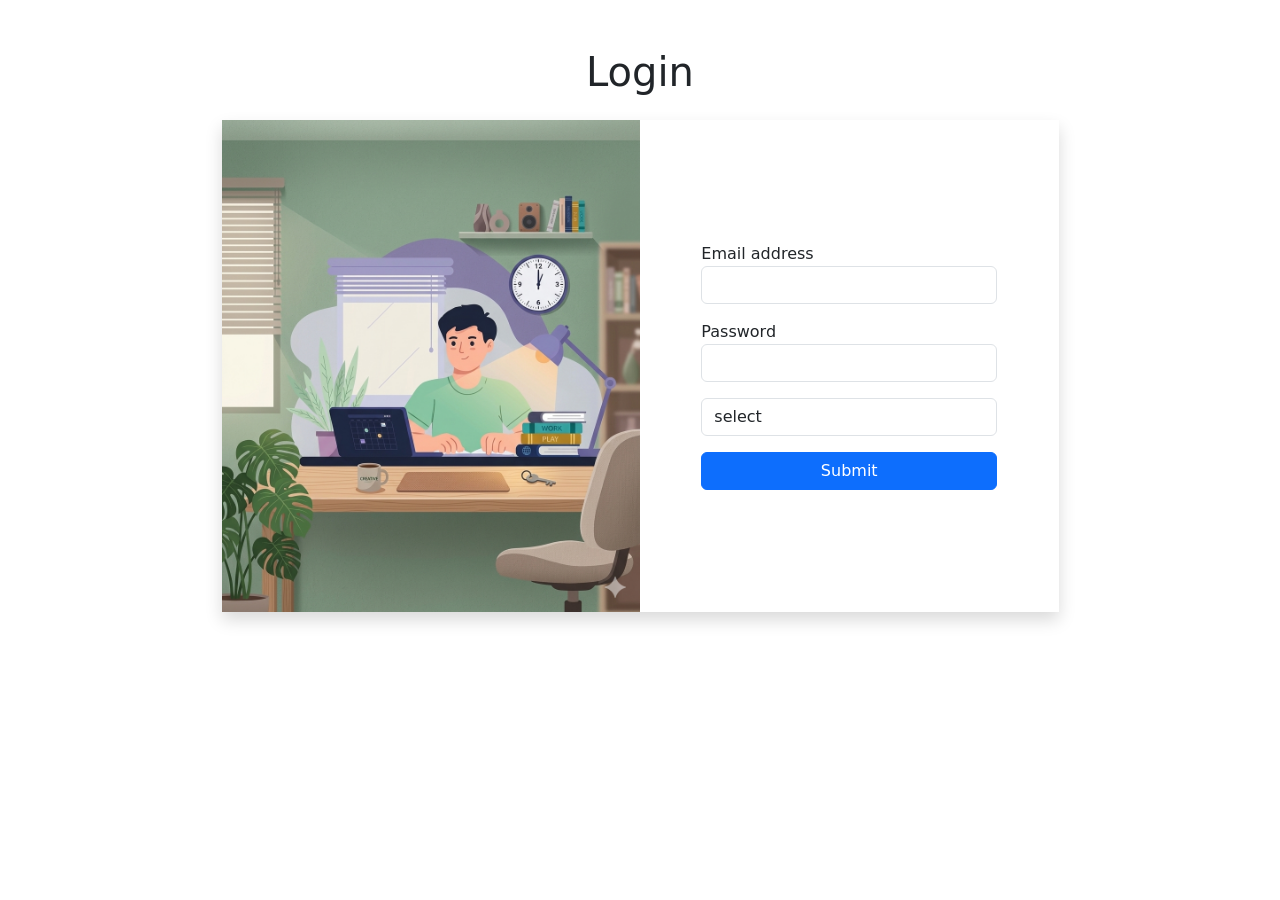
==== src/main/webapp/login.html @ 47c5c833 "login page and email validate" ====
<!DOCTYPE html>
<html>
<head>
<meta charset="UTF-8">
<title>Login</title>

<link href="https://cdn.jsdelivr.net/npm/bootstrap@5.0.2/dist/css/bootstrap.min.css" rel="stylesheet">
<script src="JS/Validation.js"></script>
</head>
<body>

<div class="container">
  <h1 class="text-center mt-5">Login</h1>

  <div class="row w-75 mx-auto mt-4 shadow" style="min-height:400px;">
    <div class="col-md-6 p-0">
      <img src="IMG/loginimg.png" class="img-fluid w-100 h-100" style="object-fit: cover;">
    </div>
    <div class="col-md-6 d-flex align-items-center justify-content-center">
      <form class="w-75">

        <div class="mb-3">
          <label>Email address</label>
         <input type="email" class='form-control' id='email' onkeyup='validateEmail()'>
        </div>
        
         <div id='msg' style='font-size:14px; margin-top:5px;'>
         
         </div>

        <div class="mb-3">
          <label>Password</label>
          <input type="password" class="form-control">
        </div>
        <div class="mb-3">
          <select class="form-control">
            <option>select</option>
            <option value='admin'>Admin</option>
            <option value='User'>Student</option>
          </select>
        </div>

        <button type="submit" class="btn btn-primary w-100">Submit</button>

      </form>
    </div>

  </div>
</div>
</body>
</html>
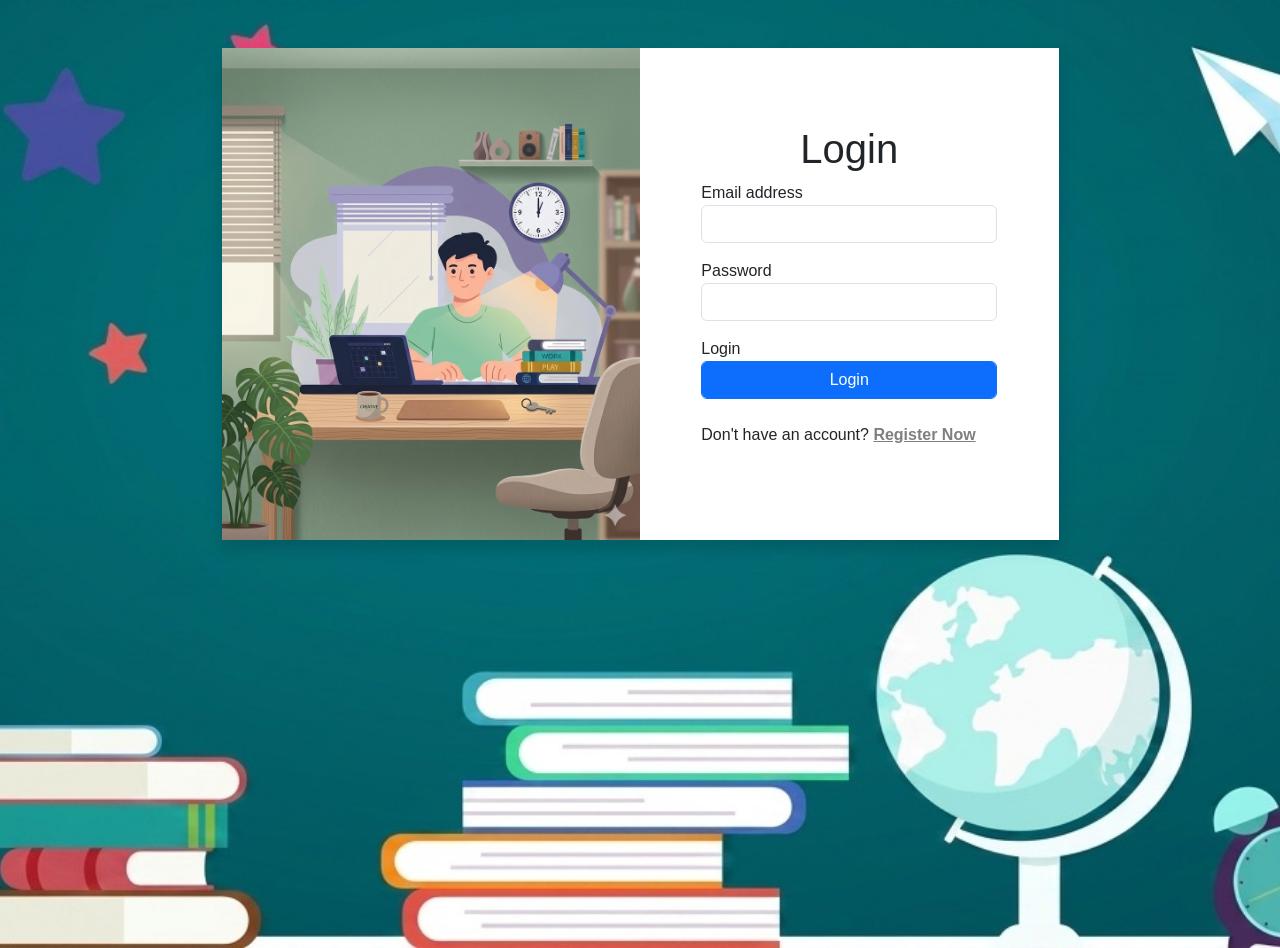
==== commit 1ec5ba62: "Initial commit" ====
--- a/src/main/webapp/login.html
+++ b/src/main/webapp/login.html
@@ -7,21 +7,30 @@
 <link href="https://cdn.jsdelivr.net/npm/bootstrap@5.0.2/dist/css/bootstrap.min.css" rel="stylesheet">
 <script src="JS/Validation.js"></script>
 </head>
+<style>
+body {
+    margin: 0;
+    padding: 0;
+    background: url('IMG/course.jpeg') no-repeat center center/cover;
+    height: 100vh;
+    font-family: Arial;
+}
+</style>
 <body>
 
 <div class="container">
-  <h1 class="text-center mt-5">Login</h1>
 
-  <div class="row w-75 mx-auto mt-4 shadow" style="min-height:400px;">
+  <div class="row w-75 mx-auto mt-5 shadow" style="min-height:400px; background-color: white;">
     <div class="col-md-6 p-0">
       <img src="IMG/loginimg.png" class="img-fluid w-100 h-100" style="object-fit: cover;">
     </div>
     <div class="col-md-6 d-flex align-items-center justify-content-center">
-      <form class="w-75">
+      <form class="w-75" action="ValidateServlet" method="post" onsubmit="return validatuser()">
 
         <div class="mb-3">
+        <h1 class="text-center">Login</h1>
           <label>Email address</label>
-         <input type="email" class='form-control' id='email' onkeyup='validateEmail()'>
+         <input type="email" class='form-control' id='email' name="email" onkeyup='validateEmail()'>
         </div>
         
          <div id='msg' style='font-size:14px; margin-top:5px;'>
@@ -30,18 +39,22 @@
 
         <div class="mb-3">
           <label>Password</label>
-          <input type="password" class="form-control">
+          <input type="password" id="pass" name="password" class="form-control" onkeyup='validatepass()'>
         </div>
+        <div id="passmsg" style='font-size:14px; margin-top:5px;'>
+        </div>
+        
         <div class="mb-3">
-          <select class="form-control">
-            <option>select</option>
-            <option value='admin'>Admin</option>
-            <option value='User'>Student</option>
-          </select>
+          <label>Login</label>
+<input type="submit" id="login" class="form-control btn btn-primary" value="Login">
         </div>
-
-        <button type="submit" class="btn btn-primary w-100">Submit</button>
-
+        
+        <div>
+              <p class="mt-4">
+                Don't have an account? 
+                <a href="register.html" class="text-black-50 fw-bold">Register Now</a>
+              </p>
+            </div>
       </form>
     </div>
 
